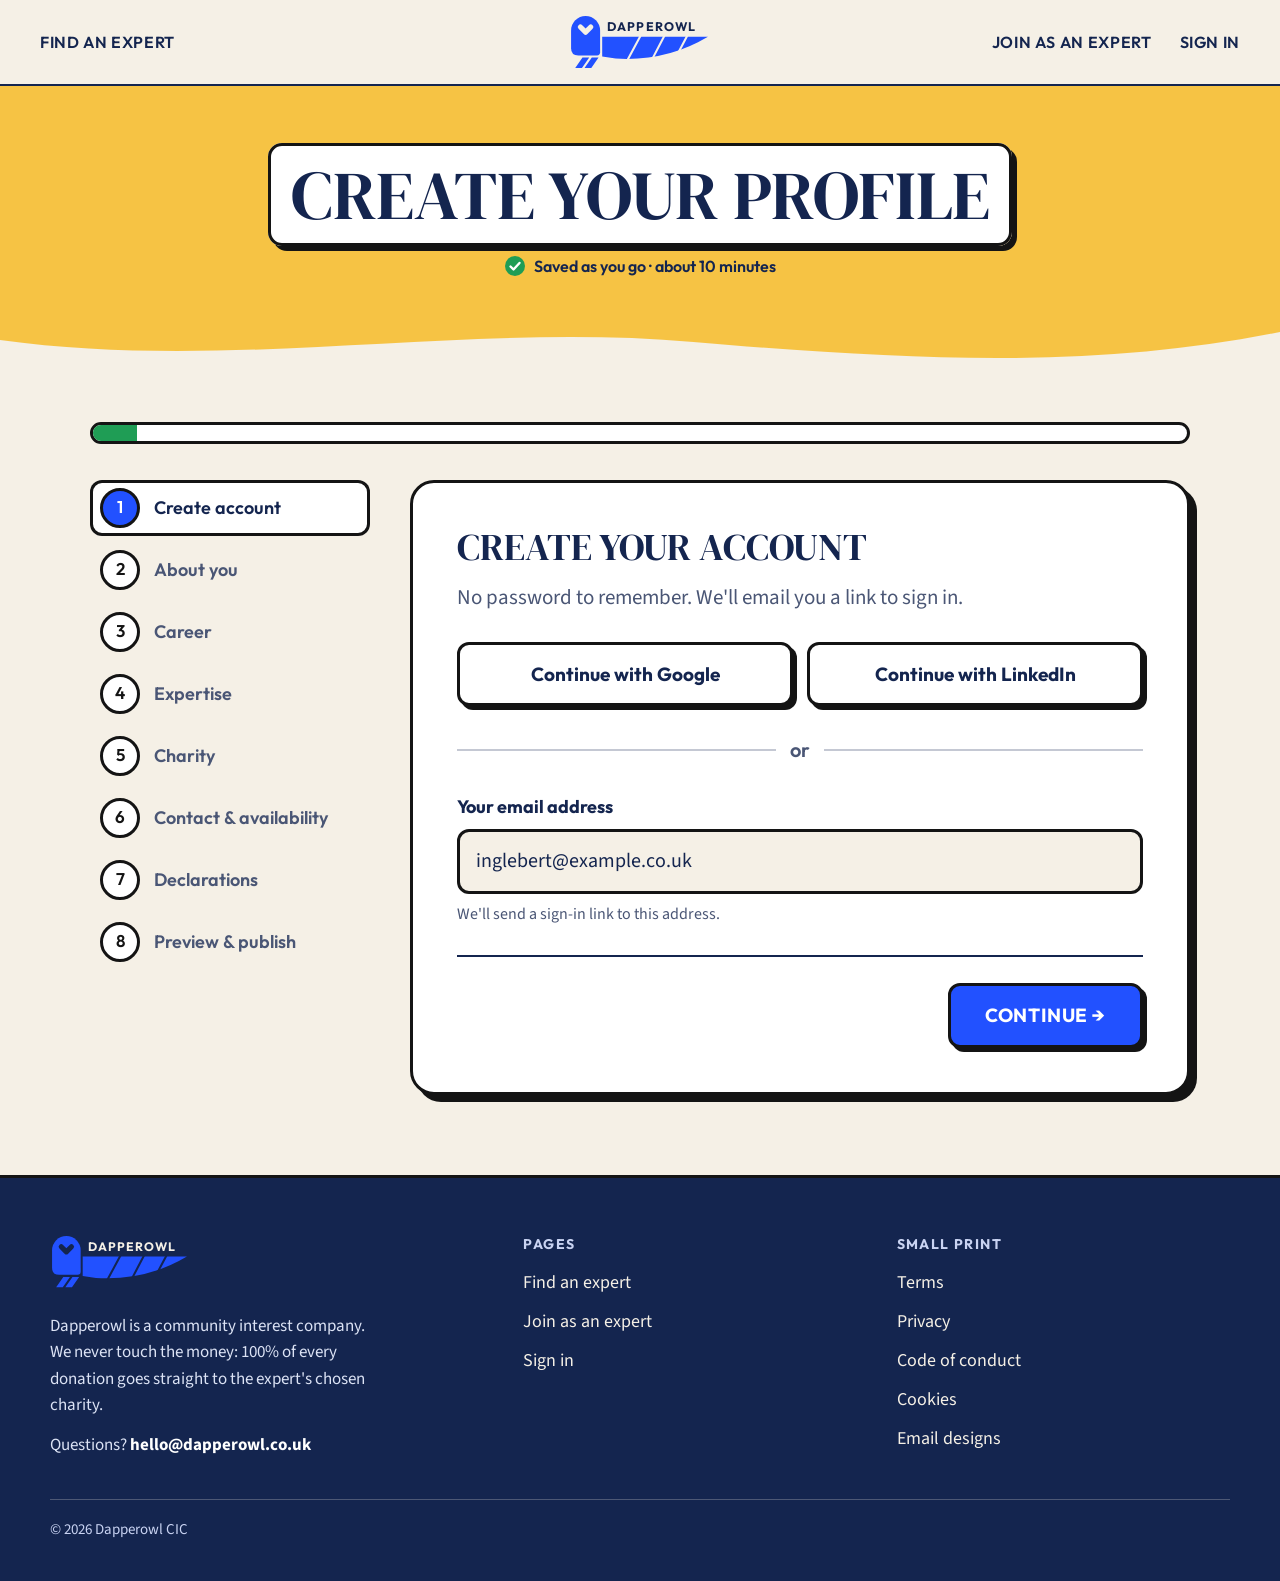
==== create-profile.html @ a5788f86 "Dapperowl clickable prototype (sample data only) Adds noindex to every page so search engines don't " ====
<!doctype html>
<html lang="en"><head><meta charset="utf-8"><meta name="viewport" content="width=device-width, initial-scale=1, viewport-fit=cover"><meta name="robots" content="noindex">
<title>Create your profile · Dapperowl</title>
<link rel="stylesheet" href="https://fonts.googleapis.com/css2?family=DM+Serif+Display&family=Outfit:wght@600;700&family=Source+Sans+3:wght@400;600;700&display=swap">
<link rel="stylesheet" href="styles.css">
<style>
/* Layout: cream top bar with centred logo; green step bar across the top; left = 8 steps list, right = one thick-outlined form card with a hard black shadow; big Back / Continue buttons. Bold black-figure style carried by chunky outlines. */
:root{
  --paper:#F5F0E6; --ink:#141414; --navy:#14254F; --cobalt:#2251FF; --green:#1F9D55; --white:#ffffff; --muted:#4A5675; --soft:#E9E2D3;
  --head:'DM Serif Display', Georgia, serif; --body:'Source Sans 3', Arial, sans-serif; --ui:'Outfit', Arial, sans-serif;
  color-scheme: light;
}
body{background:var(--paper);color:var(--navy);font-family:var(--body);font-size:20px;line-height:1.55}
body::before{content:"";position:fixed;inset:0 0 auto;height:env(safe-area-inset-top,0px);z-index:10;background:var(--paper)}
.gut{padding-left:max(40px,env(safe-area-inset-left,0px));padding-right:max(40px,env(safe-area-inset-right,0px))}
.top{position:sticky;top:env(safe-area-inset-top,0px);z-index:5;background:var(--paper);border-bottom:2px solid var(--navy);display:grid;grid-template-columns:1fr auto 1fr;align-items:center;gap:20px;padding-block:14px}
.top nav{display:flex;gap:28px;flex-wrap:wrap}
.top nav.r{justify-content:flex-end}
.top a{color:var(--navy);text-decoration:none;font-family:var(--ui);font-weight:600;font-size:16px;letter-spacing:.04em;text-transform:uppercase}
.logo{display:block;height:56px;width:auto}
a:focus-visible,button:focus-visible,input:focus-visible,textarea:focus-visible,select:focus-visible,label.chip:focus-within{outline:3px solid var(--cobalt);outline-offset:3px}

main{max-width:1180px;margin:0 auto;padding-block:48px 80px;display:flex;flex-direction:column;gap:36px}
.intro{display:flex;justify-content:space-between;align-items:flex-end;gap:20px;flex-wrap:wrap}
h1{margin:0;font-family:var(--head);font-weight:400;font-size:clamp(38px,4.4vw,62px);line-height:1;text-transform:uppercase}
.saved{font-family:var(--ui);font-weight:600;font-size:16px;display:flex;gap:8px;align-items:center;color:var(--green)}
.saved svg{width:22px;height:22px}
.bar{position:relative;height:22px;border:3px solid var(--ink);border-radius:20px;background:var(--white);overflow:hidden}
.bar i{display:block;height:100%;background:var(--green);transition:width .6s ease}
.barlabel{margin:-24px 0 0;font-family:var(--ui);font-weight:600;font-size:16px;color:var(--muted)}

.layout{display:grid;grid-template-columns:280px minmax(0,1fr);gap:40px;align-items:start}
.steps{list-style:none;margin:0;padding:0;display:flex;flex-direction:column;gap:6px;position:sticky;top:120px}
.steps button{all:unset;cursor:pointer;box-sizing:border-box;width:100%;display:flex;gap:14px;align-items:center;padding:8px 10px;border-radius:12px;font-family:var(--ui);font-weight:600;font-size:18px;color:var(--muted)}
.steps button:hover{background:var(--soft)}
.steps .n{flex:none;width:40px;height:40px;border-radius:50%;border:3px solid var(--ink);background:var(--white);display:grid;place-items:center;font-size:17px;color:var(--ink)}
.steps .done .n{background:var(--green);color:var(--white)}
.steps .cur{color:var(--navy);background:var(--white);box-shadow:inset 0 0 0 3px var(--ink)}
.steps .cur .n{background:var(--cobalt);color:var(--white)}

.card{background:var(--white);border:3px solid var(--ink);border-radius:24px;box-shadow:7px 7px 0 var(--ink);padding:44px;display:flex;flex-direction:column;gap:28px;min-width:0}
.card h2{margin:0;font-family:var(--head);font-weight:400;font-size:clamp(30px,3vw,42px);line-height:1.05;text-transform:uppercase}
.lead{margin:-14px 0 0;color:var(--muted);max-width:60ch}
.f{display:flex;flex-direction:column;gap:8px;min-width:0}
.f label,.lab{font-family:var(--ui);font-weight:700;font-size:18px}
.opt{font-family:var(--body);font-weight:400;color:var(--muted);font-size:16px}
.f small{color:var(--muted);font-size:16px}
input[type=text],input[type=email],input[type=url],input[type=tel],input[type=number],input[type=search],textarea,select{font:inherit;font-size:20px;color:var(--navy);background:var(--paper);border:3px solid var(--ink);border-radius:12px;padding:14px 16px;width:100%;box-sizing:border-box}
textarea{min-height:170px;resize:vertical;line-height:1.5}
.row{display:grid;grid-template-columns:repeat(2,minmax(0,1fr));gap:20px}
.btn{font-family:var(--ui);font-weight:700;font-size:19px;letter-spacing:.03em;text-transform:uppercase;padding:18px 34px;border-radius:12px;border:3px solid var(--ink);cursor:pointer;box-shadow:4px 4px 0 var(--ink);background:var(--cobalt);color:var(--white)}
.btn.ghost{background:var(--white);color:var(--navy)}
.btn:active{transform:translate(2px,2px);box-shadow:2px 2px 0 var(--ink)}
.btn[disabled]{opacity:.4;cursor:default}
.nav{display:flex;justify-content:space-between;gap:16px;flex-wrap:wrap;border-top:2px solid var(--navy);padding-top:26px}
.social{display:grid;grid-template-columns:repeat(2,minmax(0,1fr));gap:14px}
.social .btn{background:var(--white);color:var(--navy);text-transform:none;letter-spacing:0;font-size:19px}
.or{display:flex;align-items:center;gap:14px;color:var(--muted);font-family:var(--ui);font-weight:600}
.or::before,.or::after{content:"";flex:1;height:2px;background:var(--navy);opacity:.25}

.drop{border:3px dashed var(--ink);border-radius:16px;background:var(--paper);padding:26px;display:flex;gap:18px;align-items:center;flex-wrap:wrap}
.drop .big{width:54px;height:54px;flex:none}
.drop b{font-family:var(--ui)}
.photo{display:flex;gap:22px;align-items:center;flex-wrap:wrap}
.avatar{width:110px;height:110px;border-radius:50%;border:3px solid var(--ink);background:var(--soft);display:grid;place-items:center;flex:none}
.ai{display:flex;gap:10px;align-items:center;font-family:var(--ui);font-weight:600;font-size:16px;background:#E6F4EC;border:2px solid var(--green);border-radius:10px;padding:10px 14px;color:#145C34}
.job{border:3px solid var(--ink);border-radius:16px;padding:20px 22px;display:grid;grid-template-columns:minmax(0,1fr) auto;gap:6px 16px}
.job b{font-family:var(--ui);font-size:19px}
.job .when{color:var(--muted);font-size:17px}
.job p{grid-column:1/-1;margin:4px 0 0;font-size:18px}
.job button{grid-row:1/3;grid-column:2;align-self:start}
.small{font-family:var(--ui);font-weight:700;font-size:15px;background:var(--white);border:2px solid var(--ink);border-radius:8px;padding:6px 12px;cursor:pointer;color:var(--navy)}
.chips{display:flex;flex-wrap:wrap;gap:10px}
label.chip{cursor:pointer;display:inline-flex;align-items:center;gap:8px;border:3px solid var(--ink);border-radius:999px;padding:9px 18px;font-family:var(--ui);font-weight:600;font-size:17px;background:var(--white)}
label.chip input{position:absolute;opacity:0;width:1px;height:1px}
label.chip:has(input:checked){background:var(--ink);color:var(--white)}
label.chip.off{opacity:.4;cursor:not-allowed}
.charity{border:3px solid var(--ink);border-radius:16px;padding:20px 22px;display:flex;gap:16px;align-items:flex-start;background:var(--paper)}
.charity .ok{flex:none;width:34px;height:34px}
.charity b{font-family:var(--ui);font-size:20px;display:block}
.levels{display:grid;grid-template-columns:repeat(3,minmax(0,1fr));gap:14px}
.level{border:3px solid var(--ink);border-radius:16px;padding:16px 18px;background:var(--white);display:flex;flex-direction:column;gap:4px;cursor:pointer}
.level:has(input:checked){background:var(--paper);box-shadow:inset 0 0 0 3px var(--cobalt)}
.level input{position:absolute;opacity:0}
.level b{font-family:var(--ui);font-size:19px}
.level .amt{font-family:var(--head);font-size:30px;line-height:1.1}
.level small{color:var(--muted);font-size:15px;line-height:1.35}
.radios{display:flex;flex-direction:column;gap:12px}
.radio{display:flex;gap:12px;align-items:center;font-size:19px;cursor:pointer}
.radio input,.tick input{width:26px;height:26px;accent-color:var(--cobalt);flex:none}
.tick{display:flex;gap:14px;align-items:flex-start;font-size:19px;cursor:pointer;border:3px solid var(--ink);border-radius:14px;padding:16px 18px}
.tick input{margin-top:3px}
.note{background:var(--paper);border-left:6px solid var(--navy);border-radius:0 12px 12px 0;padding:16px 20px;font-size:18px}
.note p{margin:0 0 8px}.note p:last-child{margin:0}
.preview{border:3px solid var(--ink);border-radius:20px;padding:28px;display:flex;gap:28px;flex-wrap:wrap;background:var(--paper)}
.preview .who{flex:1 1 220px;display:flex;flex-direction:column;gap:4px}
.preview h3{margin:0;font-family:var(--head);font-weight:400;font-size:30px;line-height:1.1}
.preview .meta{color:var(--muted);font-size:17px}
.tag{align-self:flex-start;margin-top:10px;background:var(--green);color:var(--white);border:2px solid var(--ink);border-radius:999px;font-family:var(--ui);font-weight:700;padding:5px 14px;font-size:16px}
.preview .who{flex:0 1 240px;gap:14px}
.preview .pic{width:170px;height:170px;border-radius:20px;border:3px solid var(--ink);background:var(--soft);display:grid;place-items:end center;overflow:hidden}
.preview .pic svg{width:130px;height:130px}
.info{flex:999 1 360px;min-width:0;margin:0;background:var(--white);border:3px solid var(--ink);border-radius:16px;padding:22px 24px;display:flex;flex-direction:column;gap:16px}
.info dt{font-family:var(--ui);font-weight:700;font-size:14px;letter-spacing:.08em;text-transform:uppercase;color:var(--muted)}
.info dd{margin:2px 0 0;font-size:18px;line-height:1.45}
.info .ch{border-top:2px solid var(--navy);padding-top:14px}
.info .ch dd{font-family:var(--ui);font-weight:700;font-size:20px}
.done-msg{display:flex;flex-direction:column;align-items:center;text-align:center;gap:16px;padding-block:20px}
.done-msg svg{width:90px;height:90px}
.example{font-family:var(--ui);font-size:14px;font-weight:600;color:var(--muted);text-transform:uppercase;letter-spacing:.06em}
[data-step]{display:flex;flex-direction:column;gap:28px}
[hidden]{display:none!important}

@media (max-width:900px){
  .top{grid-template-columns:1fr;justify-items:center}
  .top nav,.top nav.r{justify-content:center}
  .top .logo{order:-1}
  .gut{padding-left:max(16px,env(safe-area-inset-left,0px));padding-right:max(16px,env(safe-area-inset-right,0px))}
  .layout{grid-template-columns:1fr}
  .steps{position:static;flex-direction:row;flex-wrap:wrap}
  .steps li{flex:0 0 auto}
  .steps .t{display:none}
  .steps .cur .t{display:inline}
  .card{padding:24px}
  .row,.social,.levels{grid-template-columns:1fr}
}
@media (prefers-reduced-motion:reduce){.bar i{transition:none}}
</style>
</head><body>

<header id="site-head"></header>

<main class="gut">
  <div class="intro">
    <h1>Create your profile</h1>
    <span class="saved"><svg viewBox="0 0 22 22" aria-hidden="true"><circle cx="11" cy="11" r="10" fill="#1F9D55"/><path d="M6.5 11.5l3 3 6-6.5" fill="none" stroke="#fff" stroke-width="2.4" stroke-linecap="round" stroke-linejoin="round"/></svg>Saved as you go · about 10 minutes</span>
  </div>
  <div class="bar" role="progressbar" aria-label="Profile progress" aria-valuemin="1" aria-valuemax="8" id="bar"><i id="barfill"></i></div>

  <div class="layout">
    <ol class="steps" id="steps"></ol>

    <form class="card" id="form" novalidate>

      <div data-step="1">
        <h2>Create your account</h2>
        <p class="lead">No password to remember. We'll email you a link to sign in.</p>
        <div class="social">
          <button type="button" class="btn" data-adv>Continue with Google</button>
          <button type="button" class="btn" data-adv>Continue with LinkedIn</button>
        </div>
        <div class="or">or</div>
        <div class="f"><label for="email">Your email address</label><input type="email" id="email" value="inglebert@example.co.uk" autocomplete="email"><small>We'll send a sign-in link to this address.</small></div>
      </div>

      <div data-step="2" hidden>
        <h2>About you</h2>
        <p class="lead">This is what firms see first.</p>
        <div class="photo">
          <div class="avatar" aria-hidden="true"><svg width="60" height="60" viewBox="0 0 60 60"><circle cx="30" cy="22" r="13" fill="#141414"/><path d="M8 58c0-14 10-22 22-22s22 8 22 22z" fill="#141414"/></svg></div>
          <div class="f"><span class="lab">Your photo</span><button type="button" class="small" data-pick>Upload a photo</button><small>A clear, friendly head-and-shoulders photo works best.</small></div>
        </div>
        <div class="f"><label for="name">Full name</label><input type="text" id="name" value="The Hon. Inglebert Montgomery-Smythe" autocomplete="name"></div>
        <div class="f"><label for="headline">Headline</label><input type="text" id="headline" value="Founder, Broom Bay Seaweed"><small>Your current or most notable role, in a few words.</small></div>
        <div class="row">
          <div class="f"><label for="town">Based in</label><input type="text" id="town" value="Ullapool, Scotland"><small>Town and country where you live.</small></div>
          <div class="f"><label for="years">Years of experience</label><input type="number" id="years" value="27" min="0"></div>
        </div>
        <div class="f"><label for="linkedin">LinkedIn link <span class="opt">(optional)</span></label><input type="url" id="linkedin" value="linkedin.com/in/inglebert-ms"></div>
      </div>

      <div data-step="3" hidden>
        <h2>Your career</h2>
        <p class="lead">Upload your CV and we'll draft your career timeline. You check and edit it.</p>
        <div class="drop">
          <svg class="big" viewBox="0 0 54 54" aria-hidden="true"><path d="M10 4h24l12 12v34H10z" fill="#141414"/><path d="M34 4v12h12" fill="#F5F0E6"/><path d="M27 42V24M19 31l8-8 8 8" stroke="#fff" stroke-width="4" fill="none" stroke-linecap="round" stroke-linejoin="round"/></svg>
          <div><b>Inglebert-Montgomery-Smythe-CV.pdf</b><br><small>Uploaded · PDF or Word, up to 10 MB</small></div>
          <button type="button" class="small" data-pick>Replace</button>
        </div>
        <div class="ai"><svg width="22" height="22" viewBox="0 0 22 22" aria-hidden="true"><circle cx="11" cy="11" r="10" fill="#1F9D55"/><path d="M6.5 11.5l3 3 6-6.5" fill="none" stroke="#fff" stroke-width="2.4" stroke-linecap="round" stroke-linejoin="round"/></svg>We drafted 3 roles from your CV. Please check each one.</div>
        <div class="job"><b>Founder, Broom Bay Seaweed</b><span class="when">2012 – now · 14 years</span><button type="button" class="small" data-edit>Edit</button><p>Grows sugar kelp and dulse on longlines in Loch Broom; supplies food, cosmetics and fertiliser makers across the UK.</p></div>
        <div class="job"><b>Site manager, Summer Isles Salmon</b><span class="when">2002 – 2012 · 10 years</span><button type="button" class="small" data-edit>Edit</button><p>Ran daily operations; marine licensing, water quality and work with coastal communities.</p></div>
        <div class="job"><b>Deckhand, then mate, fisheries survey vessels</b><span class="when">1997 – 2002 · 5 years</span><button type="button" class="small" data-edit>Edit</button><p>Survey work at sea; reading the sea and the weather.</p></div>
        <button type="button" class="small" style="align-self:flex-start" data-addrole>+ Add a role</button>
        <div class="row">
          <div class="f"><label for="edu">Education</label><input type="text" id="edu" value="BSc Marine Biology, University of Aberdeen"></div>
          <div class="f"><label for="lang">Languages</label><input type="text" id="lang" value="English, Scottish Gaelic"></div>
        </div>
      </div>

      <div data-step="4" hidden>
        <h2>Your expertise</h2>
        <p class="lead">Pick up to 2 broad industries. You can add specialities now or later.</p>
        <div class="f"><span class="lab">Industries <span class="opt">(up to 2)</span></span><div class="chips" id="inds"></div></div>
        <div class="f"><label for="spec">Specialities <span class="opt">(optional)</span></label><input type="text" id="spec" value="Seaweed farming, marine licensing, aquaculture, coastal communities"><small>Separate with commas.</small></div>
        <div class="f"><label for="about">About you</label><textarea id="about">I spent ten years as a site manager at Summer Isles Salmon, where I learned how marine licensing, water quality and coastal communities really work. Before that, five years as a deckhand and then mate on fisheries survey vessels taught me to read the sea and the weather. In 2012 I founded Broom Bay Seaweed, growing sugar kelp and dulse on longlines in Loch Broom; it now supplies food, cosmetics and fertiliser makers across the UK. Together, that gives me a rare view of seaweed from the water, the regulator's desk and the buyer's side.</textarea><small>Cover each main job, what you learned there, and how it adds up to your speciality.</small></div>
      </div>

      <div data-step="5" hidden>
        <h2>Your charity</h2>
        <p class="lead">Every donation goes straight to this charity. You can change it at any time.</p>
        <div class="f"><label for="csearch">Search for a registered UK charity</label><input type="search" id="csearch" value="Loch Broom Lifeboat"></div>
        <div class="charity">
          <svg class="ok" viewBox="0 0 34 34" aria-hidden="true"><circle cx="17" cy="17" r="15" fill="#1F9D55" stroke="#141414" stroke-width="2.5"/><path d="M10 17.5l4.5 4.5L24 12.5" fill="none" stroke="#fff" stroke-width="3.4" stroke-linecap="round" stroke-linejoin="round"/></svg>
          <div><b>Loch Broom Lifeboat Fund</b><span class="example">Example charity</span><br>Checked against the Scottish Charity Regulator (OSCR) register. Funds the volunteer lifeboat crew serving Loch Broom and the Summer Isles.</div>
        </div>
        <div class="f"><label for="why">Why it's personal to you <span class="opt">(optional)</span></label><textarea id="why" style="min-height:110px">The crew came out for our boat in a winter gale in 2004. I've supported them ever since.</textarea></div>
        <div class="f">
          <span class="lab">Suggested donation <span class="opt">(optional)</span></span>
          <small>Firms see this at the bottom of your profile. Don't undersell your charity: pick the level closest to you as a guide.</small>
          <div class="levels" role="radiogroup" aria-label="Your level">
            <label class="level"><input type="radio" name="lvl" id="lvl1"><b>Specialist</b><span class="amt">£100–£200</span><small>per hour · manager, practitioner, small business owner</small></label>
            <label class="level"><input type="radio" name="lvl" id="lvl2" checked><b>Senior</b><span class="amt">£250–£400</span><small>per hour · director, head of department, founder of an established business</small></label>
            <label class="level"><input type="radio" name="lvl" id="lvl3"><b>Executive</b><span class="amt">£500+</span><small>per hour · CEO, board member, former senior official</small></label>
          </div>
          <small>Talks, visits and mentoring: about 2–4 times the hourly figure per engagement.</small>
        </div>
        <div class="radios" role="radiogroup" aria-label="How to show it">
          <label class="radio"><input type="radio" name="sug" id="sug1">A suggested amount, e.g. £300 per hour</label>
          <label class="radio"><input type="radio" name="sug" id="sug2" checked>A suggested range: £250–£400 per hour</label>
          <label class="radio"><input type="radio" name="sug" id="sug3">Open: the firm decides</label>
        </div>
      </div>

      <div data-step="6" hidden>
        <h2>Contact and availability</h2>
        <p class="lead">Your contact details stay private. Firms send requests through Dapperowl, and details are only swapped once you accept.</p>
        <div class="row">
          <div class="f"><label for="cemail">Email for requests</label><input type="email" id="cemail" value="inglebert@example.co.uk"></div>
          <div class="f"><label for="phone">Phone <span class="opt">(optional, never shown)</span></label><input type="tel" id="phone" value="07700 900123"></div>
        </div>
        <div class="f"><span class="lab">How you're happy to help</span><div class="chips" id="fmts"></div></div>
        <div class="f"><label for="avail">How much time could you give?</label>
          <select id="avail"><option>Up to 2 hours a month</option><option selected>Up to 5 hours a month</option><option>Up to 10 hours a month</option><option>More than 10 hours a month</option></select>
        </div>
      </div>

      <div data-step="7" hidden>
        <h2>Declarations and tax note</h2>
        <p class="lead">Please read and tick each one.</p>
        <div class="note">
          <p><b>A note on tax.</b> HMRC could treat a donation as your own income, because you choose the charity. Casual income under £1,000 a year is covered by the trading allowance and is tax-free.</p>
          <p>If you're unsure, free help is available from Tax Help for Older People and TaxAid.</p>
        </div>
        <label class="tick"><input type="checkbox" id="d1" checked>I have read the tax note.</label>
        <label class="tick"><input type="checkbox" id="d2" checked>I'm giving a personal view, not professional advice.</label>
        <label class="tick"><input type="checkbox" id="d3" checked>I won't share confidential information from current or past employers.</label>
        <label class="tick"><input type="checkbox" id="d4">The details on my profile are true.</label>
      </div>

      <div data-step="8" hidden>
        <h2>Preview and publish</h2>
        <p class="lead">This is how firms will see you. You can change anything later.</p>
        <div class="preview">
          <div class="who">
            <h3>The Hon. Inglebert Montgomery-Smythe</h3>
            <div class="pic" aria-label="Profile photo"><svg viewBox="0 0 60 60" aria-hidden="true"><circle cx="30" cy="22" r="13" fill="#141414"/><path d="M8 58c0-14 10-22 22-22s22 8 22 22z" fill="#141414"/></svg></div>
            <span class="meta">Based in Ullapool, Scotland</span>
          </div>
          <dl class="info">
            <div><dt>Current position</dt><dd>Founder, Broom Bay Seaweed · 27 years' experience</dd></div>
            <div><dt>Sectors</dt><dd>Food, Agriculture &amp; Fisheries · Environment &amp; Sustainability</dd></div>
            <div><dt>About</dt><dd>Ten years running Summer Isles Salmon's site taught me marine licensing, water quality and coastal communities. Since 2012 I've grown sugar kelp and dulse at Broom Bay Seaweed, supplying food, cosmetics and fertiliser makers across the UK.</dd></div>
            <div class="ch"><dt>Charity</dt><dd>Loch Broom Lifeboat Fund</dd></div>
          </dl>
        </div>
        <p class="note" style="margin:0">After you publish, we check your identity and LinkedIn. Your profile goes live within 48 hours, and we'll email you when it does.</p>
      </div>

      <div data-step="9" hidden>
        <div class="done-msg">
          <svg viewBox="0 0 90 90" aria-hidden="true"><circle cx="45" cy="45" r="41" fill="#1F9D55" stroke="#141414" stroke-width="4"/><path d="M26 46l13 13 26-28" fill="none" stroke="#fff" stroke-width="7" stroke-linecap="round" stroke-linejoin="round"/></svg>
          <h2>Thank you, Inglebert</h2>
          <p class="lead" style="margin:0">Your profile is with us for a quick check. It goes live within 48 hours, and we'll email you when it does.</p>
          <a class="btn" href="expert-dashboard.html">Go to your dashboard →</a>
        </div>
      </div>

      <div class="nav" id="navrow">
        <button type="button" class="btn ghost" id="back">← Back</button>
        <button type="submit" class="btn" id="next">Continue →</button>
      </div>
    </form>
  </div>
</main>

<footer id="site-foot"></footer>
<script src="site.js"></script>
<script>
const titles=['Create account','About you','Career','Expertise','Charity','Contact & availability','Declarations','Preview & publish'];
const inds=['Finance & Investment','Energy & Natural Resources','Shipping, Transport & Logistics','Food, Agriculture & Fisheries','Health & Life Sciences','Technology & Telecoms','Manufacturing & Construction','Property & Infrastructure','Consumer, Retail & Hospitality','Media, Entertainment & Games','Environment & Sustainability','Government, Policy & Defence','Law & Professional Services','Education, Charities & Social Impact'];
const fmts=['Phone or video call','Written advice','Site visit','Talk or presentation','Mentoring'];
let cur=1;
const steps=document.getElementById('steps'), form=document.getElementById('form');
titles.forEach((t,i)=>{const li=document.createElement('li');li.innerHTML='<button type="button" id="go'+(i+1)+'"><span class="n">'+(i+1)+'</span><span class="t"></span></button>';li.querySelector('.t').textContent=t;li.querySelector('button').onclick=()=>show(i+1);steps.appendChild(li);});
function chips(el,list,checked,name,max){
  list.forEach((t,i)=>{const l=document.createElement('label');l.className='chip';l.innerHTML='<input type="checkbox" id="'+name+i+'"><span></span>';l.querySelector('span').textContent=t;const c=l.querySelector('input');c.checked=checked.includes(t);c.onchange=()=>limit();el.appendChild(l);});
  function limit(){ if(!max) return; const boxes=[...el.querySelectorAll('input')]; const n=boxes.filter(b=>b.checked).length; boxes.forEach(b=>{b.disabled=!b.checked&&n>=max;b.parentElement.classList.toggle('off',b.disabled);}); }
  limit();
}
chips(document.getElementById('inds'),inds,['Food, Agriculture & Fisheries','Environment & Sustainability'],'ind',2);
chips(document.getElementById('fmts'),fmts,['Phone or video call','Written advice','Site visit'],'fmt',0);
function show(n){
  cur=n;
  form.querySelectorAll('[data-step]').forEach(s=>s.hidden=+s.dataset.step!==n);
  steps.querySelectorAll('button').forEach((b,i)=>{b.classList.toggle('cur',i+1===n);b.classList.toggle('done',i+1<n||n===9);b.querySelector('.n').textContent=(i+1<n||n===9)?'✓':(i+1);});
  document.getElementById('barfill').style.width=(n===9?100:((n-1)/8*100+4))+'%';
  document.getElementById('bar').setAttribute('aria-valuenow',Math.min(n,8));
  document.getElementById('back').style.visibility=(n===1||n===9)?'hidden':'visible';
  document.getElementById('navrow').hidden=n===9;
  document.getElementById('next').textContent=n===8?'Publish my profile':'Continue →';
}
document.getElementById('back').onclick=()=>show(Math.max(1,cur-1));
form.addEventListener('submit',e=>{e.preventDefault(); show(Math.min(9,cur+1)); window.scrollTo({top:0,behavior:'smooth'});});
show(1);

document.querySelectorAll('[data-adv]').forEach(b=>b.onclick=()=>document.getElementById('next').click());
const picker=document.createElement('input');picker.type='file';picker.hidden=true;document.body.appendChild(picker);let pickFor=null;
picker.onchange=()=>{ if(!pickFor||!picker.files[0]) return; const f=picker.files[0];
  if(pickFor.closest('.photo')&&f.type.startsWith('image/')){const av=pickFor.closest('.photo').querySelector('.avatar');av.innerHTML='<img alt="Your photo" style="width:100%;height:100%;object-fit:cover;border-radius:50%" src="'+URL.createObjectURL(f)+'">';pickFor.textContent='Change photo';}
  else { const d=pickFor.closest('.drop'); if(d){ d.querySelector('b').textContent=f.name; } }
  picker.value=''; };
document.querySelectorAll('[data-pick]').forEach(b=>b.onclick=()=>{pickFor=b;picker.accept=b.closest('.photo')?'image/*':'.pdf,.doc,.docx';picker.click();});
function wireEdit(b){ b.onclick=()=>{ const j=b.closest('.job'), on=b.textContent==='Edit';
  j.querySelectorAll('b,.when,p').forEach(x=>{x.contentEditable=on?'true':'false';x.style.outline=on?'2px dashed var(--cobalt)':'';x.style.outlineOffset='3px';});
  b.textContent=on?'Done':'Edit'; if(on) j.querySelector('b').focus(); }; }
document.querySelectorAll('[data-edit]').forEach(wireEdit);
document.querySelectorAll('[data-addrole]').forEach(b=>b.onclick=()=>{ const j=document.createElement('div'); j.className='job';
  j.innerHTML='<b>Job title, organisation</b><span class="when">Start year – end year</span><button type="button" class="small" data-edit>Edit</button><p>What you did there, in a sentence or two.</p>';
  b.before(j); const e=j.querySelector('[data-edit]'); wireEdit(e); e.click(); });
</script>
</body></html>
---- styles.css ----
/* Dapperowl prototype: shared tokens and components. Bold black-figure style: thick black outlines, hard shadows, cream paper, navy text, cobalt accent, green for donations. */
:root{
  --paper:#F5F0E6; --ink:#141414; --navy:#14254F; --cobalt:#2251FF; --green:#1F9D55; --white:#ffffff; --muted:#4A5675; --soft:#E9E2D3; --burgundy:#7A1F2B; --amber:#E0A21B; --sun:#F6C344;
  --head:'DM Serif Display', Georgia, serif; --body:'Source Sans 3', Arial, sans-serif; --ui:'Outfit', Arial, sans-serif;
  color-scheme: light;
}
*{box-sizing:border-box}
[hidden]{display:none!important}
html{-webkit-text-size-adjust:100%}
body{margin:0;background:var(--paper);color:var(--navy);font-family:var(--body);font-size:20px;line-height:1.55}
body::before{content:"";position:fixed;inset:0 0 auto;height:env(safe-area-inset-top,0px);z-index:10;background:var(--paper)}
img{max-width:100%}
.gut{padding-left:max(40px,env(safe-area-inset-left,0px));padding-right:max(40px,env(safe-area-inset-right,0px))}
.inner{max-width:1180px;margin:0 auto}
a:focus-visible,button:focus-visible,input:focus-visible,textarea:focus-visible,select:focus-visible,label.chip:focus-within,summary:focus-visible{outline:3px solid var(--cobalt);outline-offset:3px}

/* top bar */
.top{position:sticky;top:env(safe-area-inset-top,0px);z-index:5;background:var(--paper);border-bottom:2px solid var(--navy);display:grid;grid-template-columns:1fr auto 1fr;align-items:center;gap:20px;padding-block:14px}
.top nav{display:flex;gap:28px;flex-wrap:wrap}
.top nav.r{justify-content:flex-end}
.top nav a{color:var(--navy);text-decoration:none;font-family:var(--ui);font-weight:600;font-size:16px;letter-spacing:.04em;text-transform:uppercase}
.top nav a:hover{color:var(--cobalt)}
.top nav a.here{text-decoration:underline;text-decoration-thickness:3px;text-underline-offset:6px}
.logo{display:block;height:56px;width:auto}

/* footer */
.foot{background:var(--navy);color:var(--paper);padding-block:56px 40px;border-top:3px solid var(--ink)}
.foot .inner{display:grid;grid-template-columns:minmax(0,1.3fr) repeat(2,minmax(0,1fr));gap:40px}
.foot .mark{width:140px;height:auto}
.foot p{margin:14px 0 0;font-size:17px;max-width:42ch;color:#DCE3F5}
.foot h4{margin:0 0 12px;font-family:var(--ui);font-size:14px;letter-spacing:.1em;text-transform:uppercase;color:#C9D3F2}
.foot ul{list-style:none;margin:0;padding:0;display:flex;flex-direction:column;gap:8px}
.foot a{color:var(--paper);text-decoration:none;font-size:18px}
.foot a:hover{text-decoration:underline}
.foot .base{grid-column:1/-1;border-top:1px solid rgba(245,240,230,.25);padding-top:18px;font-size:15px;color:#C9D3F2;display:flex;justify-content:space-between;gap:16px;flex-wrap:wrap}
.proto{position:fixed;right:max(14px,env(safe-area-inset-right,0px));bottom:calc(14px + env(safe-area-inset-bottom,0px));z-index:20;font-family:var(--ui);font-size:13px;font-weight:600;background:var(--ink);color:var(--white);border-radius:8px;padding:6px 12px;opacity:.85}

/* type */
h1.page{margin:0;font-family:var(--head);font-weight:400;font-size:clamp(38px,4.6vw,66px);line-height:1;text-transform:uppercase;text-wrap:balance}
h2.sec{margin:0;font-family:var(--head);font-weight:400;font-size:clamp(30px,3.4vw,48px);line-height:1.05;text-transform:uppercase;text-wrap:balance}
.lead{margin:0;color:var(--muted);max-width:60ch;font-size:21px}
.eyebrow{font-family:var(--ui);font-weight:700;font-size:14px;letter-spacing:.1em;text-transform:uppercase;color:var(--muted)}

/* buttons */
.btn{display:inline-flex;align-items:center;justify-content:center;gap:10px;font-family:var(--ui);font-weight:700;font-size:19px;letter-spacing:.03em;text-transform:uppercase;padding:18px 32px;border-radius:12px;border:3px solid var(--ink);cursor:pointer;box-shadow:4px 4px 0 var(--ink);background:var(--cobalt);color:var(--white);text-decoration:none;line-height:1.2;text-align:center}
.btn:active{transform:translate(2px,2px);box-shadow:2px 2px 0 var(--ink)}
.btn.ghost{background:var(--white);color:var(--navy)}
.btn.green{background:var(--green)}
.btn.sm{font-size:16px;padding:11px 18px;box-shadow:3px 3px 0 var(--ink)}
.btn[disabled]{opacity:.4;cursor:default}
.link{color:var(--cobalt);font-weight:700}

/* cards */
.card{background:var(--white);border:3px solid var(--ink);border-radius:22px;box-shadow:6px 6px 0 var(--ink);padding:36px;min-width:0}
.box{border:3px solid var(--ink);border-radius:16px;padding:20px 22px;background:var(--paper);min-width:0}

/* forms */
.f{display:flex;flex-direction:column;gap:8px;min-width:0}
.f label,.lab{font-family:var(--ui);font-weight:700;font-size:18px}
.opt{font-family:var(--body);font-weight:400;color:var(--muted);font-size:16px}
.f small,.hint{color:var(--muted);font-size:16px}
input[type=text],input[type=email],input[type=url],input[type=tel],input[type=number],input[type=search],input[type=date],input[type=time],textarea,select{font:inherit;font-size:20px;color:var(--navy);background:var(--paper);border:3px solid var(--ink);border-radius:12px;padding:13px 16px;width:100%}
textarea{min-height:150px;resize:vertical;line-height:1.5}
.row{display:grid;grid-template-columns:repeat(2,minmax(0,1fr));gap:20px}
.row3{display:grid;grid-template-columns:repeat(3,minmax(0,1fr));gap:16px}
.chips{display:flex;flex-wrap:wrap;gap:10px}
label.chip,button.chip{cursor:pointer;display:inline-flex;align-items:center;gap:8px;border:3px solid var(--ink);border-radius:999px;padding:8px 16px;font-family:var(--ui);font-weight:600;font-size:16px;background:var(--white);color:var(--navy)}
label.chip input{position:absolute;opacity:0;width:1px;height:1px}
label.chip:has(input:checked),button.chip[aria-pressed="true"]{background:var(--ink);color:var(--white)}
.tick{display:flex;gap:14px;align-items:flex-start;font-size:19px;cursor:pointer;border:3px solid var(--ink);border-radius:14px;padding:14px 18px;background:var(--white)}
.tick input,.radio input{width:24px;height:24px;accent-color:var(--cobalt);flex:none;margin-top:3px}
.radio{display:flex;gap:12px;align-items:flex-start;font-size:19px;cursor:pointer}
.note{background:var(--paper);border-left:6px solid var(--navy);border-radius:0 12px 12px 0;padding:14px 18px;font-size:18px}
.note p{margin:0 0 6px}.note p:last-child{margin:0}

/* tabs */
.tabs{display:flex;gap:8px;flex-wrap:wrap;border-bottom:3px solid var(--ink);padding-bottom:0}
.tabs button{font-family:var(--ui);font-weight:700;font-size:17px;border:3px solid var(--ink);border-bottom:none;border-radius:14px 14px 0 0;padding:12px 20px;background:var(--soft);color:var(--navy);cursor:pointer;margin-bottom:-3px;display:inline-flex;gap:8px;align-items:center}
.tabs button[aria-selected="true"]{background:var(--white);padding-bottom:15px}
.badge{display:inline-grid;place-items:center;min-width:24px;height:24px;border-radius:999px;background:var(--cobalt);color:var(--white);font-size:14px;padding:0 6px}
.panel{background:var(--white);border:3px solid var(--ink);border-top:none;border-radius:0 0 22px 22px;padding:32px;display:flex;flex-direction:column;gap:22px;box-shadow:6px 6px 0 var(--ink)}

/* status pills */
.pill{display:inline-flex;align-items:center;gap:6px;font-family:var(--ui);font-weight:700;font-size:14px;letter-spacing:.04em;text-transform:uppercase;border:2px solid var(--ink);border-radius:999px;padding:4px 12px;background:var(--white);white-space:nowrap}
.pill.wait{background:#FCEFC7}.pill.ok{background:#D6F1E1}.pill.no{background:#F6D9DC}.pill.go{background:#DCE5FF}

/* small static tracker for dashboards */
.trk{display:grid;grid-template-columns:repeat(4,minmax(0,1fr));position:relative;gap:8px}
.trk .ln{position:absolute;top:19px;height:8px;border:2px solid var(--ink);border-radius:8px;background:var(--white);overflow:hidden}
.trk .ln i{display:block;height:100%;background:var(--green)}
.trk .st{position:relative;z-index:1;display:flex;flex-direction:column;align-items:center;text-align:center;gap:6px;font-family:var(--ui);font-weight:600;font-size:15px;color:var(--muted)}
.trk .st b{width:46px;height:46px;border-radius:50%;border:3px solid var(--ink);background:var(--white);display:grid;place-items:center;color:var(--ink);font-size:18px}
.trk .st.on{color:var(--navy)}
.trk .st.on b{background:var(--green);color:var(--white)}

/* list rows */
.item{border:3px solid var(--ink);border-radius:18px;padding:22px 24px;display:flex;flex-direction:column;gap:14px;background:var(--paper)}
.item-h{display:flex;justify-content:space-between;align-items:flex-start;gap:16px;flex-wrap:wrap}
.item-h b{font-family:var(--ui);font-size:21px;display:block}
.item .meta{color:var(--muted);font-size:17px}
.acts{display:flex;gap:12px;flex-wrap:wrap}
.dl{display:grid;grid-template-columns:max-content minmax(0,1fr);gap:6px 18px;margin:0;font-size:18px}
.dl dt{font-family:var(--ui);font-weight:700}
.dl dd{margin:0}

@media (max-width:900px){
  .top{grid-template-columns:1fr;justify-items:center}
  .top nav,.top nav.r{justify-content:center}
  .top .logo{order:-1}
  .gut{padding-left:max(16px,env(safe-area-inset-left,0px));padding-right:max(16px,env(safe-area-inset-right,0px))}
  .foot .inner{grid-template-columns:1fr}
  .row,.row3{grid-template-columns:1fr}
  .card,.panel{padding:22px}
  .dl{grid-template-columns:1fr}
}
@media (prefers-reduced-motion:reduce){*{transition:none!important}}

/* Donation tracker: original website style (chosen 25 Oct). White card, grey line, stops turn green with a tick; one sentence below fades between stages. Stages are clickable. */
.ot{padding:36px;border:3px solid var(--ink);border-radius:16px;background:var(--white);color:#000}
.ot-stops{display:grid;grid-template-columns:repeat(4,1fr);margin:8px 0 26px;padding:0;list-style:none}
.ot-stop{position:relative;text-align:center}
.ot-stop+.ot-stop::before{content:"";position:absolute;top:30px;right:50%;width:100%;height:6px;background:#cfcfcf;transition:background .4s ease}
.ot-stop.on+.ot-stop.on::before{background:#18743a}
.ot-btn{all:unset;box-sizing:border-box;width:100%;cursor:pointer;display:flex;flex-direction:column;align-items:center;gap:12px;font-family:var(--ui);font-weight:600;font-size:19px;color:#000;padding:0 4px;border-radius:12px}
.ot-btn:focus-visible{outline:3px solid var(--cobalt);outline-offset:4px}
.ot-btn:hover .ot-dot{border-color:#18743a}
.ot-dot{position:relative;z-index:1;display:grid;place-items:center;width:66px;height:66px;border:4px solid #8a8a8a;border-radius:50%;background:var(--white);color:transparent;transition:background .4s,border-color .4s,color .4s}
.ot-dot svg{width:32px;height:32px}
.ot-stop.on .ot-dot{border-color:#18743a;background:#18743a;color:var(--white)}
.ot-stop.cur .ot-btn{text-decoration:underline;text-decoration-thickness:3px;text-underline-offset:6px}
.ot-status{min-height:3.2em;margin:0;font-size:21px;color:#000;transition:opacity .5s ease;max-width:52ch}
.ot-status.out{opacity:0}
.ot-hint{margin:6px 0 0;font-size:15px;color:var(--muted);font-family:var(--ui);font-weight:600}
.ot.static{padding:22px 18px}
.ot.static .ot-stops{margin:4px 0 0}
.ot.static .ot-dot{width:48px;height:48px;border-width:3px}
.ot.static .ot-dot svg{width:24px;height:24px}
.ot.static .ot-stop+.ot-stop::before{top:21px;height:5px}
.ot.static .ot-btn{font-size:15px;gap:8px;cursor:default}
@media (max-width:640px){
  .ot{padding:22px}
  .ot-stops{grid-template-columns:1fr;gap:0;margin-bottom:20px}
  .ot-stop{text-align:left;padding:6px 0}
  .ot-btn{flex-direction:row;gap:16px}
  .ot-dot{flex:none;width:54px;height:54px}
  .ot-stop+.ot-stop::before{top:auto;bottom:50%;left:24px;right:auto;width:6px;height:100%}
  .ot.static .ot-dot{width:44px;height:44px}
  .ot.static .ot-stop+.ot-stop::before{left:19px;width:5px;top:auto;height:100%}
}
@media (prefers-reduced-motion:reduce){.ot-dot,.ot-stop+.ot-stop::before,.ot-status{transition:none}}

/* Homepage style carried to every page (25 Oct): coloured header band with a wavy edge, chunky label headings, gentle reveals, chunky hover on buttons and cards. */
.phead{background:var(--pb);color:var(--pt);padding-block:64px 40px}
.phead .inner{display:flex;flex-direction:column;gap:18px}
.phead .lead,.phead .eyebrow,.phead p{color:var(--pt);opacity:.92}
.phead .link{color:var(--pt)}
.phead > .inner > *{margin:0}
.pwave{display:block;width:100%;height:56px;margin-top:-1px}
h1.lbl{font-family:var(--head);font-weight:400;font-size:clamp(40px,5.4vw,80px);line-height:1.3;text-transform:uppercase;color:var(--navy);margin:0}
h1.lbl > span.l,h2.sec > span.l{background:var(--lab,var(--paper));border:3px solid var(--ink);border-radius:14px;padding:.02em .28em;-webkit-box-decoration-break:clone;box-decoration-break:clone;box-shadow:5px 5px 0 var(--ink)}
h2.sec{line-height:1.3}
h2.sec > span.l{--lab:#F6C344;box-shadow:4px 4px 0 var(--ink);border-radius:12px}
.btn{transition:transform .2s ease, box-shadow .2s ease}
.btn:hover{transform:translate(-2px,-2px);box-shadow:6px 6px 0 var(--ink)}
.item,.ec,.three .card,.steps li{transition:transform .3s ease, box-shadow .3s ease}
.item:hover,.three .card:hover,.steps li:hover{transform:translateY(-3px)}
.rv{transition:transform .8s ease, opacity .8s ease}
.js .rv:not(.in){transform:translateY(22px);opacity:.35}
@media (prefers-reduced-motion:reduce){.js .rv:not(.in){transform:none;opacity:1}.btn:hover,.item:hover{transform:none}}
.hero h1.lbl{color:var(--navy)}
.phead .saved{color:var(--navy)}

/* Band headlines (25 Oct): centred in every band; every headline box is white with navy text, black outline and shadow. */
h1.lbl > span.l,h2.sec > span.l{background:#fff!important}
h1.lbl{text-align:center}
.phead .inner{align-items:center;text-align:center}
.phead .inner > div{display:flex;flex-direction:column;align-items:center;text-align:center;gap:14px}
.phead .hello,.phead .intro{justify-content:center}
.phead .acts{justify-content:center}
section.hero .inner{align-items:center!important;text-align:center}
.hero .inner p{margin-inline:auto}

/* Full-width colour bands with wavy top and bottom edges, used inside pages (26 Oct) */
html{overflow-x:clip}
.bleed{position:relative;margin-inline:calc(50% - 50vw);padding:72px max(24px,calc(50vw - 50% + 24px));background:var(--bb);margin-block:56px}
.bleed::before,.bleed::after{content:"";position:absolute;left:0;right:0;height:40px;background:var(--bb);-webkit-mask-size:100% 100%;mask-size:100% 100%;-webkit-mask-repeat:no-repeat;mask-repeat:no-repeat}
.bleed::before{top:-39px;-webkit-mask-image:url("data:image/svg+xml,%3Csvg xmlns='http://www.w3.org/2000/svg' viewBox='0 0 1440 40' preserveAspectRatio='none'%3E%3Cpath d='M0 40 L0 20 C240 40 480 0 720 16 S1200 36 1440 8 L1440 40 Z'/%3E%3C/svg%3E");mask-image:url("data:image/svg+xml,%3Csvg xmlns='http://www.w3.org/2000/svg' viewBox='0 0 1440 40' preserveAspectRatio='none'%3E%3Cpath d='M0 40 L0 20 C240 40 480 0 720 16 S1200 36 1440 8 L1440 40 Z'/%3E%3C/svg%3E")}
.bleed::after{bottom:-39px;-webkit-mask-image:url("data:image/svg+xml,%3Csvg xmlns='http://www.w3.org/2000/svg' viewBox='0 0 1440 40' preserveAspectRatio='none'%3E%3Cpath d='M0 0 L0 22 C300 0 560 40 820 18 S1260 2 1440 28 L1440 0 Z'/%3E%3C/svg%3E");mask-image:url("data:image/svg+xml,%3Csvg xmlns='http://www.w3.org/2000/svg' viewBox='0 0 1440 40' preserveAspectRatio='none'%3E%3Cpath d='M0 0 L0 22 C300 0 560 40 820 18 S1260 2 1440 28 L1440 0 Z'/%3E%3C/svg%3E")}
.bleed .sec{color:var(--navy)}
h2.sec{color:var(--navy)!important}
main:has(> .bleed:last-child){padding-bottom:0}
main > .bleed:last-child{margin-bottom:0}
main > .bleed:last-child::after{display:none}
@media (max-width:900px){.bleed{padding-block:52px}}

/* Neighbouring colour bands join directly, with no cream gap (26 Oct) */
.bleed:has(+ .bleed){margin-bottom:0;z-index:2}
.bleed + .bleed{margin-top:-56px;z-index:1}
.bleed + .bleed::before{display:none}
.bleed:has(+ .bleed)::after{z-index:3}
.bleed + .bleed{padding-top:96px}

/* Thin burgundy strip with wavy top and bottom, for one-line facts (26 Oct) */
.tstrip{position:relative;margin-inline:calc(50% - 50vw);background:var(--burgundy);color:var(--paper);padding:14px max(24px,calc(50vw - 50% + 24px));margin-bottom:0}
.tstrip::before,.tstrip::after{content:"";position:absolute;left:0;right:0;height:22px;background:var(--burgundy);-webkit-mask-size:100% 100%;mask-size:100% 100%;-webkit-mask-repeat:no-repeat;mask-repeat:no-repeat}
.tstrip::before{top:-21px;-webkit-mask-image:url("data:image/svg+xml,%3Csvg xmlns='http://www.w3.org/2000/svg' viewBox='0 0 1440 22' preserveAspectRatio='none'%3E%3Cpath d='M0 22 L0 11 C240 24 480 0 720 9 S1200 20 1440 4 L1440 22 Z'/%3E%3C/svg%3E");mask-image:url("data:image/svg+xml,%3Csvg xmlns='http://www.w3.org/2000/svg' viewBox='0 0 1440 22' preserveAspectRatio='none'%3E%3Cpath d='M0 22 L0 11 C240 24 480 0 720 9 S1200 20 1440 4 L1440 22 Z'/%3E%3C/svg%3E")}
.tstrip::after{bottom:-21px;z-index:2;-webkit-mask-image:url("data:image/svg+xml,%3Csvg xmlns='http://www.w3.org/2000/svg' viewBox='0 0 1440 22' preserveAspectRatio='none'%3E%3Cpath d='M0 0 L0 12 C300 0 560 22 820 9 S1260 0 1440 15 L1440 0 Z'/%3E%3C/svg%3E");mask-image:url("data:image/svg+xml,%3Csvg xmlns='http://www.w3.org/2000/svg' viewBox='0 0 1440 22' preserveAspectRatio='none'%3E%3Cpath d='M0 0 L0 12 C300 0 560 22 820 9 S1260 0 1440 15 L1440 0 Z'/%3E%3C/svg%3E")}
.tstrip ul{list-style:none;margin:0;padding:0;display:flex;flex-wrap:wrap;justify-content:center;align-items:center;gap:6px 22px;font-family:var(--ui);font-weight:600;font-size:clamp(15px,1.25vw,18px);text-align:center}
@media (min-width:1100px){.tstrip ul{flex-wrap:nowrap;white-space:nowrap}}
.tstrip li{display:flex;align-items:center;gap:22px}
.tstrip li:first-child{color:var(--sun)}
.tstrip li+li::before{content:"";width:7px;height:7px;border-radius:50%;background:var(--sun);display:inline-block;margin-right:0}
.tstrip{margin-bottom:-56px}
.tstrip + .bleed{margin-top:0}
.tstrip + .bleed::before{display:none}
.tstrip + .bleed{padding-top:84px}
.tstrip{margin-top:-56px;margin-bottom:22px}
.tstrip.mid{margin-top:0}

.isdone{background:#D6F1E1!important;color:var(--navy)!important}
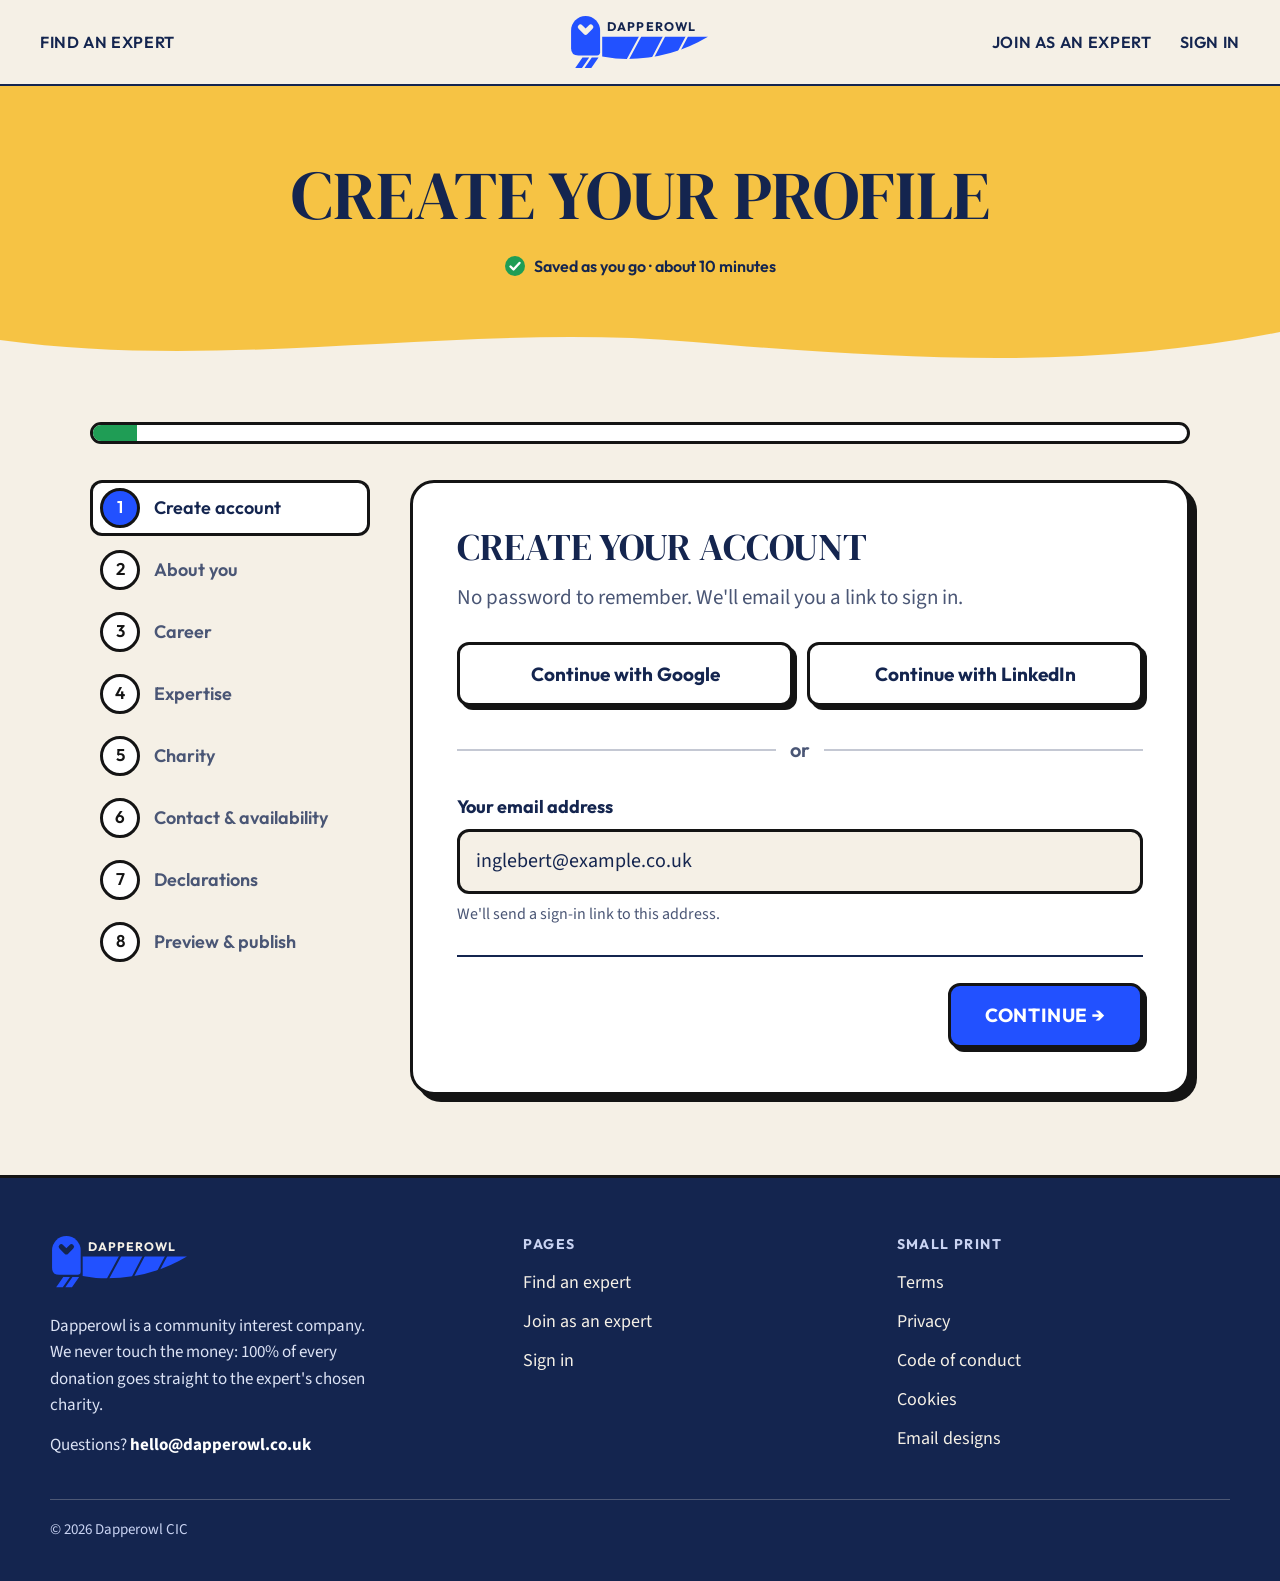
==== commit 9b62d2a4: "Sharing image: remake og-image.png from the new hero Co-Authored-By: Claude Opus 5.5 <noreply@anthro" ====
--- a/create-profile.html
+++ b/create-profile.html
@@ -1,5 +1,18 @@
 <!doctype html>
-<html lang="en"><head><meta charset="utf-8"><meta name="viewport" content="width=device-width, initial-scale=1, viewport-fit=cover"><meta name="robots" content="noindex">
+<html lang="en"><head><meta charset="utf-8"><meta name="viewport" content="width=device-width, initial-scale=1, viewport-fit=cover">
+<meta property="og:title" content="Dapperowl: Specialise for charity">
+<meta property="og:description" content="Experts share their knowledge; firms donate 100% to the expert’s chosen charity.">
+<meta property="og:url" content="https://dapperowl.netlify.app/create-profile.html">
+<meta property="og:type" content="website">
+<meta property="og:image" content="https://dapperowl.netlify.app/og-image.png?v=2">
+<meta property="og:image:width" content="1200">
+<meta property="og:image:height" content="627">
+<meta property="og:image:alt" content="Specialise for charity: three people talking over coffee at a round table">
+<meta name="twitter:card" content="summary_large_image">
+<meta name="twitter:title" content="Dapperowl: Specialise for charity">
+<meta name="twitter:description" content="Experts share their knowledge; firms donate 100% to the expert’s chosen charity.">
+<meta name="twitter:image" content="https://dapperowl.netlify.app/og-image.png?v=2">
+<meta name="twitter:image:alt" content="Specialise for charity: three people talking over coffee at a round table">
 <title>Create your profile · Dapperowl</title>
 <link rel="stylesheet" href="https://fonts.googleapis.com/css2?family=DM+Serif+Display&family=Outfit:wght@600;700&family=Source+Sans+3:wght@400;600;700&display=swap">
 <link rel="stylesheet" href="styles.css">
--- a/styles.css
+++ b/styles.css
@@ -157,9 +157,9 @@
 .phead > .inner > *{margin:0}
 .pwave{display:block;width:100%;height:56px;margin-top:-1px}
 h1.lbl{font-family:var(--head);font-weight:400;font-size:clamp(40px,5.4vw,80px);line-height:1.3;text-transform:uppercase;color:var(--navy);margin:0}
-h1.lbl > span.l,h2.sec > span.l{background:var(--lab,var(--paper));border:3px solid var(--ink);border-radius:14px;padding:.02em .28em;-webkit-box-decoration-break:clone;box-decoration-break:clone;box-shadow:5px 5px 0 var(--ink)}
+/* Headlines sit straight on the background, no label boxes (30 Oct). span.l is still added by site.js, unstyled. */
+h1.lbl > span.l,h2.sec > span.l{background:none;border:0;border-radius:0;padding:0;box-shadow:none}
 h2.sec{line-height:1.3}
-h2.sec > span.l{--lab:#F6C344;box-shadow:4px 4px 0 var(--ink);border-radius:12px}
 .btn{transition:transform .2s ease, box-shadow .2s ease}
 .btn:hover{transform:translate(-2px,-2px);box-shadow:6px 6px 0 var(--ink)}
 .item,.ec,.three .card,.steps li{transition:transform .3s ease, box-shadow .3s ease}
@@ -167,11 +167,11 @@
 .rv{transition:transform .8s ease, opacity .8s ease}
 .js .rv:not(.in){transform:translateY(22px);opacity:.35}
 @media (prefers-reduced-motion:reduce){.js .rv:not(.in){transform:none;opacity:1}.btn:hover,.item:hover{transform:none}}
-.hero h1.lbl{color:var(--navy)}
+.hero h1.lbl{color:var(--paper)}
 .phead .saved{color:var(--navy)}
 
-/* Band headlines (25 Oct): centred in every band; every headline box is white with navy text, black outline and shadow. */
-h1.lbl > span.l,h2.sec > span.l{background:#fff!important}
+/* Band headlines: centred in every band. Colour by background (30 Oct): navy on cream, white and sun yellow; cream on cobalt, navy and burgundy. */
+.phead h1.lbl{color:var(--pt)}
 h1.lbl{text-align:center}
 .phead .inner{align-items:center;text-align:center}
 .phead .inner > div{display:flex;flex-direction:column;align-items:center;text-align:center;gap:14px}
@@ -188,6 +188,7 @@
 .bleed::after{bottom:-39px;-webkit-mask-image:url("data:image/svg+xml,%3Csvg xmlns='http://www.w3.org/2000/svg' viewBox='0 0 1440 40' preserveAspectRatio='none'%3E%3Cpath d='M0 0 L0 22 C300 0 560 40 820 18 S1260 2 1440 28 L1440 0 Z'/%3E%3C/svg%3E");mask-image:url("data:image/svg+xml,%3Csvg xmlns='http://www.w3.org/2000/svg' viewBox='0 0 1440 40' preserveAspectRatio='none'%3E%3Cpath d='M0 0 L0 22 C300 0 560 40 820 18 S1260 2 1440 28 L1440 0 Z'/%3E%3C/svg%3E")}
 .bleed .sec{color:var(--navy)}
 h2.sec{color:var(--navy)!important}
+.bleed h2.sec{color:inherit!important}
 main:has(> .bleed:last-child){padding-bottom:0}
 main > .bleed:last-child{margin-bottom:0}
 main > .bleed:last-child::after{display:none}
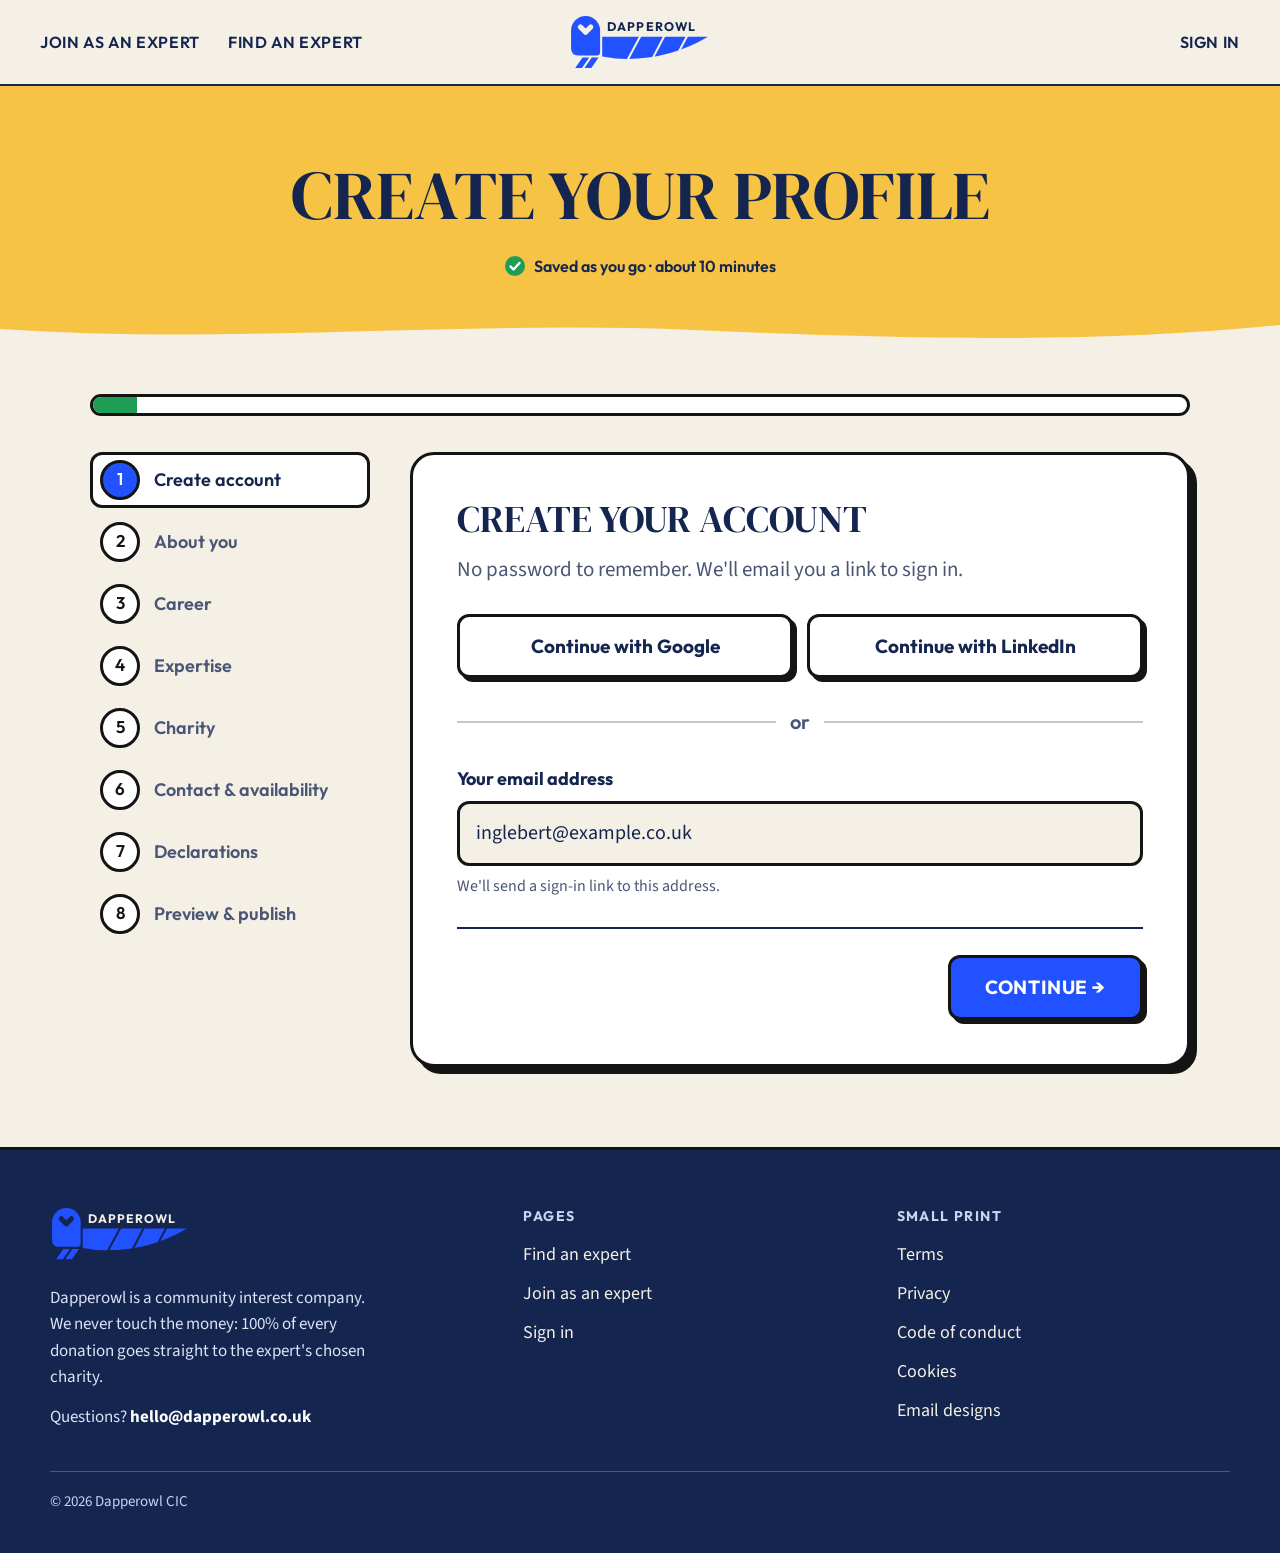
==== commit 727cd504: "Homepage explainer font, remove profile section, new top bar order, shallower waves - Explainer uses" ====
--- a/create-profile.html
+++ b/create-profile.html
@@ -26,10 +26,6 @@
 body{background:var(--paper);color:var(--navy);font-family:var(--body);font-size:20px;line-height:1.55}
 body::before{content:"";position:fixed;inset:0 0 auto;height:env(safe-area-inset-top,0px);z-index:10;background:var(--paper)}
 .gut{padding-left:max(40px,env(safe-area-inset-left,0px));padding-right:max(40px,env(safe-area-inset-right,0px))}
-.top{position:sticky;top:env(safe-area-inset-top,0px);z-index:5;background:var(--paper);border-bottom:2px solid var(--navy);display:grid;grid-template-columns:1fr auto 1fr;align-items:center;gap:20px;padding-block:14px}
-.top nav{display:flex;gap:28px;flex-wrap:wrap}
-.top nav.r{justify-content:flex-end}
-.top a{color:var(--navy);text-decoration:none;font-family:var(--ui);font-weight:600;font-size:16px;letter-spacing:.04em;text-transform:uppercase}
 .logo{display:block;height:56px;width:auto}
 a:focus-visible,button:focus-visible,input:focus-visible,textarea:focus-visible,select:focus-visible,label.chip:focus-within{outline:3px solid var(--cobalt);outline-offset:3px}
 
@@ -125,9 +121,6 @@
 [hidden]{display:none!important}
 
 @media (max-width:900px){
-  .top{grid-template-columns:1fr;justify-items:center}
-  .top nav,.top nav.r{justify-content:center}
-  .top .logo{order:-1}
   .gut{padding-left:max(16px,env(safe-area-inset-left,0px));padding-right:max(16px,env(safe-area-inset-right,0px))}
   .layout{grid-template-columns:1fr}
   .steps{position:static;flex-direction:row;flex-wrap:wrap}
--- a/styles.css
+++ b/styles.css
@@ -104,9 +104,11 @@
 .dl dd{margin:0}
 
 @media (max-width:900px){
-  .top{grid-template-columns:1fr;justify-items:center}
-  .top nav,.top nav.r{justify-content:center}
-  .top .logo{order:-1}
+  /* phones: logo on top, then Join, Find and Sign in in one centred row */
+  .top{display:flex;flex-wrap:wrap;justify-content:center;align-items:center;column-gap:16px;row-gap:10px}
+  .top > a{flex:0 0 100%;display:flex;justify-content:center;order:-1}
+  .top nav,.top nav.r{flex-wrap:nowrap;justify-content:center;gap:16px}
+  .top nav a{font-size:15px}
   .gut{padding-left:max(16px,env(safe-area-inset-left,0px));padding-right:max(16px,env(safe-area-inset-right,0px))}
   .foot .inner{grid-template-columns:1fr}
   .row,.row3{grid-template-columns:1fr}
@@ -155,7 +157,7 @@
 .phead .lead,.phead .eyebrow,.phead p{color:var(--pt);opacity:.92}
 .phead .link{color:var(--pt)}
 .phead > .inner > *{margin:0}
-.pwave{display:block;width:100%;height:56px;margin-top:-1px}
+.pwave{display:block;width:100%;height:28px;margin-top:-1px} /* half height (30 Oct) */
 h1.lbl{font-family:var(--head);font-weight:400;font-size:clamp(40px,5.4vw,80px);line-height:1.3;text-transform:uppercase;color:var(--navy);margin:0}
 /* Headlines sit straight on the background, no label boxes (30 Oct). span.l is still added by site.js, unstyled. */
 h1.lbl > span.l,h2.sec > span.l{background:none;border:0;border-radius:0;padding:0;box-shadow:none}
@@ -183,9 +185,9 @@
 /* Full-width colour bands with wavy top and bottom edges, used inside pages (26 Oct) */
 html{overflow-x:clip}
 .bleed{position:relative;margin-inline:calc(50% - 50vw);padding:72px max(24px,calc(50vw - 50% + 24px));background:var(--bb);margin-block:56px}
-.bleed::before,.bleed::after{content:"";position:absolute;left:0;right:0;height:40px;background:var(--bb);-webkit-mask-size:100% 100%;mask-size:100% 100%;-webkit-mask-repeat:no-repeat;mask-repeat:no-repeat}
-.bleed::before{top:-39px;-webkit-mask-image:url("data:image/svg+xml,%3Csvg xmlns='http://www.w3.org/2000/svg' viewBox='0 0 1440 40' preserveAspectRatio='none'%3E%3Cpath d='M0 40 L0 20 C240 40 480 0 720 16 S1200 36 1440 8 L1440 40 Z'/%3E%3C/svg%3E");mask-image:url("data:image/svg+xml,%3Csvg xmlns='http://www.w3.org/2000/svg' viewBox='0 0 1440 40' preserveAspectRatio='none'%3E%3Cpath d='M0 40 L0 20 C240 40 480 0 720 16 S1200 36 1440 8 L1440 40 Z'/%3E%3C/svg%3E")}
-.bleed::after{bottom:-39px;-webkit-mask-image:url("data:image/svg+xml,%3Csvg xmlns='http://www.w3.org/2000/svg' viewBox='0 0 1440 40' preserveAspectRatio='none'%3E%3Cpath d='M0 0 L0 22 C300 0 560 40 820 18 S1260 2 1440 28 L1440 0 Z'/%3E%3C/svg%3E");mask-image:url("data:image/svg+xml,%3Csvg xmlns='http://www.w3.org/2000/svg' viewBox='0 0 1440 40' preserveAspectRatio='none'%3E%3Cpath d='M0 0 L0 22 C300 0 560 40 820 18 S1260 2 1440 28 L1440 0 Z'/%3E%3C/svg%3E")}
+.bleed::before,.bleed::after{content:"";position:absolute;left:0;right:0;height:20px;background:var(--bb);-webkit-mask-size:100% 100%;mask-size:100% 100%;-webkit-mask-repeat:no-repeat;mask-repeat:no-repeat}
+.bleed::before{top:-19px;-webkit-mask-image:url("data:image/svg+xml,%3Csvg xmlns='http://www.w3.org/2000/svg' viewBox='0 0 1440 40' preserveAspectRatio='none'%3E%3Cpath d='M0 40 L0 20 C240 40 480 0 720 16 S1200 36 1440 8 L1440 40 Z'/%3E%3C/svg%3E");mask-image:url("data:image/svg+xml,%3Csvg xmlns='http://www.w3.org/2000/svg' viewBox='0 0 1440 40' preserveAspectRatio='none'%3E%3Cpath d='M0 40 L0 20 C240 40 480 0 720 16 S1200 36 1440 8 L1440 40 Z'/%3E%3C/svg%3E")}
+.bleed::after{bottom:-19px;-webkit-mask-image:url("data:image/svg+xml,%3Csvg xmlns='http://www.w3.org/2000/svg' viewBox='0 0 1440 40' preserveAspectRatio='none'%3E%3Cpath d='M0 0 L0 22 C300 0 560 40 820 18 S1260 2 1440 28 L1440 0 Z'/%3E%3C/svg%3E");mask-image:url("data:image/svg+xml,%3Csvg xmlns='http://www.w3.org/2000/svg' viewBox='0 0 1440 40' preserveAspectRatio='none'%3E%3Cpath d='M0 0 L0 22 C300 0 560 40 820 18 S1260 2 1440 28 L1440 0 Z'/%3E%3C/svg%3E")}
 .bleed .sec{color:var(--navy)}
 h2.sec{color:var(--navy)!important}
 .bleed h2.sec{color:inherit!important}
@@ -203,9 +205,9 @@
 
 /* Thin burgundy strip with wavy top and bottom, for one-line facts (26 Oct) */
 .tstrip{position:relative;margin-inline:calc(50% - 50vw);background:var(--burgundy);color:var(--paper);padding:14px max(24px,calc(50vw - 50% + 24px));margin-bottom:0}
-.tstrip::before,.tstrip::after{content:"";position:absolute;left:0;right:0;height:22px;background:var(--burgundy);-webkit-mask-size:100% 100%;mask-size:100% 100%;-webkit-mask-repeat:no-repeat;mask-repeat:no-repeat}
-.tstrip::before{top:-21px;-webkit-mask-image:url("data:image/svg+xml,%3Csvg xmlns='http://www.w3.org/2000/svg' viewBox='0 0 1440 22' preserveAspectRatio='none'%3E%3Cpath d='M0 22 L0 11 C240 24 480 0 720 9 S1200 20 1440 4 L1440 22 Z'/%3E%3C/svg%3E");mask-image:url("data:image/svg+xml,%3Csvg xmlns='http://www.w3.org/2000/svg' viewBox='0 0 1440 22' preserveAspectRatio='none'%3E%3Cpath d='M0 22 L0 11 C240 24 480 0 720 9 S1200 20 1440 4 L1440 22 Z'/%3E%3C/svg%3E")}
-.tstrip::after{bottom:-21px;z-index:2;-webkit-mask-image:url("data:image/svg+xml,%3Csvg xmlns='http://www.w3.org/2000/svg' viewBox='0 0 1440 22' preserveAspectRatio='none'%3E%3Cpath d='M0 0 L0 12 C300 0 560 22 820 9 S1260 0 1440 15 L1440 0 Z'/%3E%3C/svg%3E");mask-image:url("data:image/svg+xml,%3Csvg xmlns='http://www.w3.org/2000/svg' viewBox='0 0 1440 22' preserveAspectRatio='none'%3E%3Cpath d='M0 0 L0 12 C300 0 560 22 820 9 S1260 0 1440 15 L1440 0 Z'/%3E%3C/svg%3E")}
+.tstrip::before,.tstrip::after{content:"";position:absolute;left:0;right:0;height:11px;background:var(--burgundy);-webkit-mask-size:100% 100%;mask-size:100% 100%;-webkit-mask-repeat:no-repeat;mask-repeat:no-repeat}
+.tstrip::before{top:-10px;-webkit-mask-image:url("data:image/svg+xml,%3Csvg xmlns='http://www.w3.org/2000/svg' viewBox='0 0 1440 22' preserveAspectRatio='none'%3E%3Cpath d='M0 22 L0 11 C240 24 480 0 720 9 S1200 20 1440 4 L1440 22 Z'/%3E%3C/svg%3E");mask-image:url("data:image/svg+xml,%3Csvg xmlns='http://www.w3.org/2000/svg' viewBox='0 0 1440 22' preserveAspectRatio='none'%3E%3Cpath d='M0 22 L0 11 C240 24 480 0 720 9 S1200 20 1440 4 L1440 22 Z'/%3E%3C/svg%3E")}
+.tstrip::after{bottom:-10px;z-index:2;-webkit-mask-image:url("data:image/svg+xml,%3Csvg xmlns='http://www.w3.org/2000/svg' viewBox='0 0 1440 22' preserveAspectRatio='none'%3E%3Cpath d='M0 0 L0 12 C300 0 560 22 820 9 S1260 0 1440 15 L1440 0 Z'/%3E%3C/svg%3E");mask-image:url("data:image/svg+xml,%3Csvg xmlns='http://www.w3.org/2000/svg' viewBox='0 0 1440 22' preserveAspectRatio='none'%3E%3Cpath d='M0 0 L0 12 C300 0 560 22 820 9 S1260 0 1440 15 L1440 0 Z'/%3E%3C/svg%3E")}
 .tstrip ul{list-style:none;margin:0;padding:0;display:flex;flex-wrap:wrap;justify-content:center;align-items:center;gap:6px 22px;font-family:var(--ui);font-weight:600;font-size:clamp(15px,1.25vw,18px);text-align:center}
 @media (min-width:1100px){.tstrip ul{flex-wrap:nowrap;white-space:nowrap}}
 .tstrip li{display:flex;align-items:center;gap:22px}
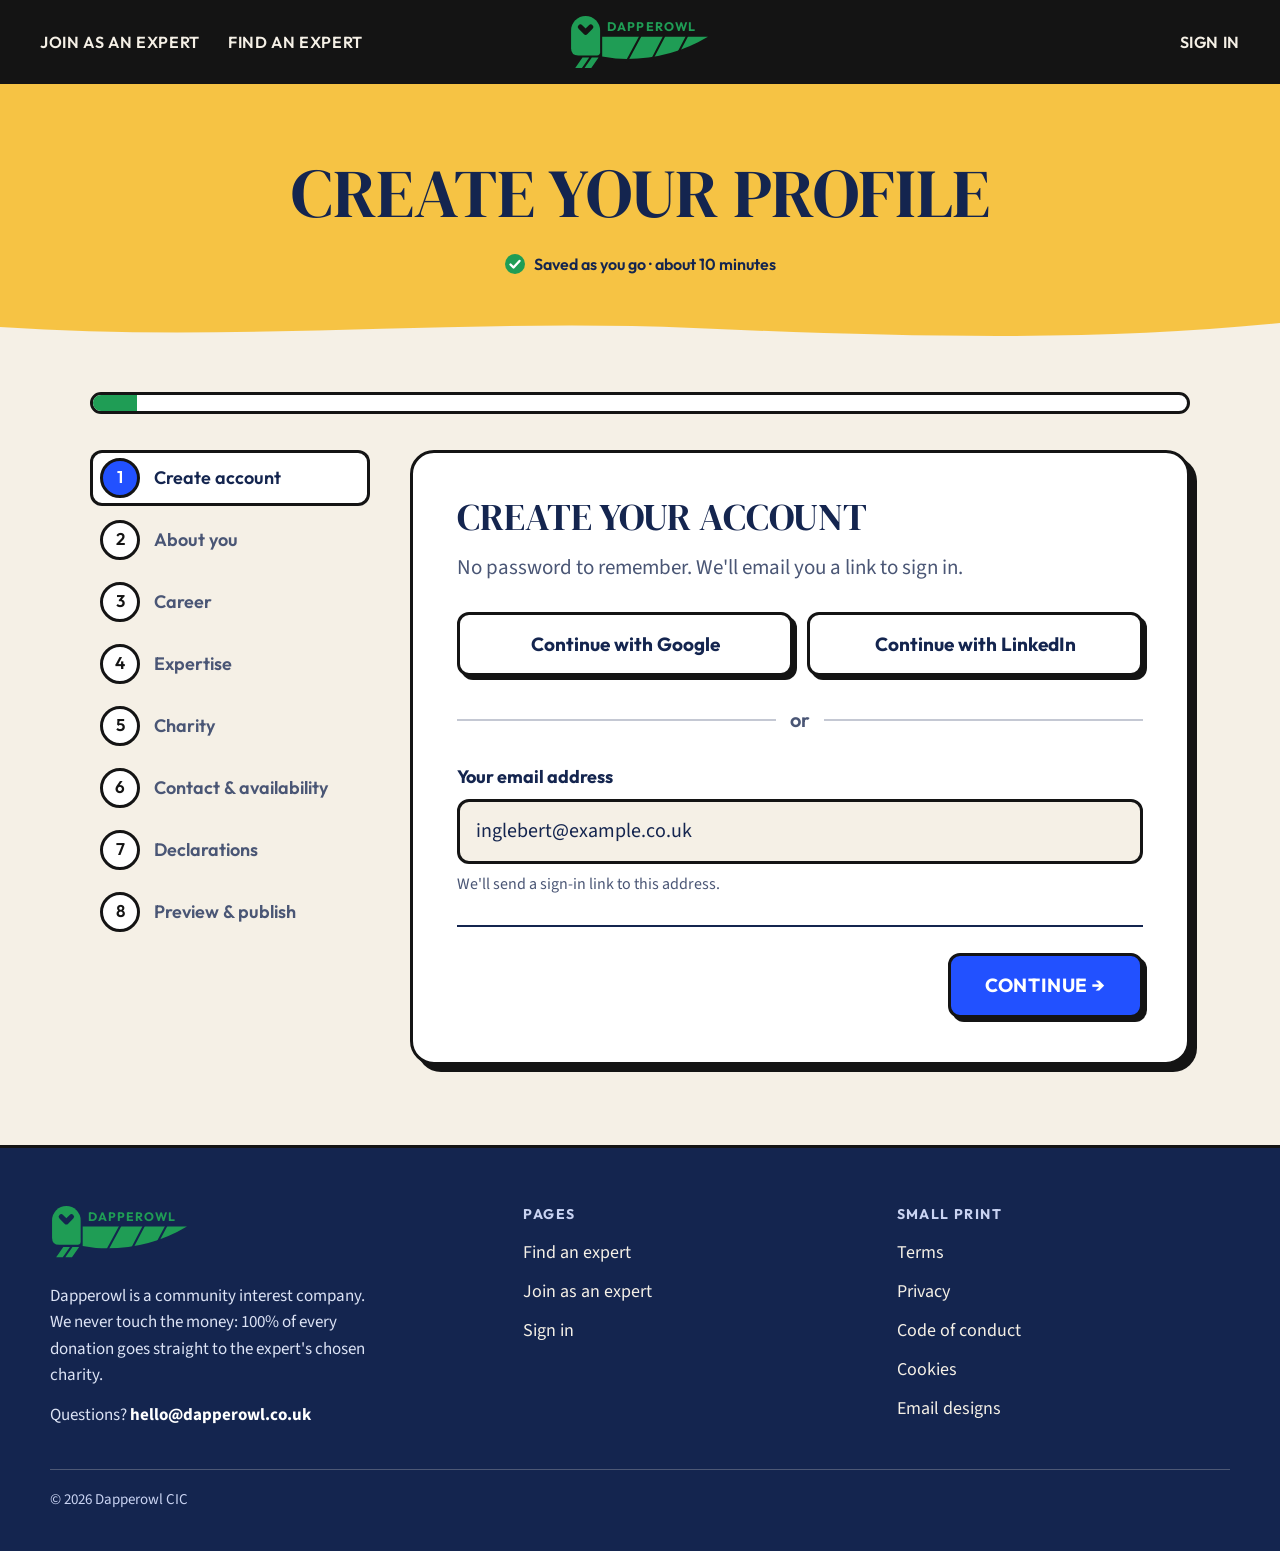
==== commit 4190b2cf: "Move hosting to GitHub Pages; certificate section sequence and pop-up - Sharing tags and README now " ====
--- a/create-profile.html
+++ b/create-profile.html
@@ -2,16 +2,16 @@
 <html lang="en"><head><meta charset="utf-8"><meta name="viewport" content="width=device-width, initial-scale=1, viewport-fit=cover">
 <meta property="og:title" content="Dapperowl: Specialise for charity">
 <meta property="og:description" content="Experts share their knowledge; firms donate 100% to the expert’s chosen charity.">
-<meta property="og:url" content="https://dapperowl.netlify.app/create-profile.html">
+<meta property="og:url" content="https://luke-w-l-m.github.io/dapperowl-prototype/create-profile.html">
 <meta property="og:type" content="website">
-<meta property="og:image" content="https://dapperowl.netlify.app/og-image.png?v=2">
+<meta property="og:image" content="https://luke-w-l-m.github.io/dapperowl-prototype/og-image.png?v=2">
 <meta property="og:image:width" content="1200">
 <meta property="og:image:height" content="627">
 <meta property="og:image:alt" content="Specialise for charity: three people talking over coffee at a round table">
 <meta name="twitter:card" content="summary_large_image">
 <meta name="twitter:title" content="Dapperowl: Specialise for charity">
 <meta name="twitter:description" content="Experts share their knowledge; firms donate 100% to the expert’s chosen charity.">
-<meta name="twitter:image" content="https://dapperowl.netlify.app/og-image.png?v=2">
+<meta name="twitter:image" content="https://luke-w-l-m.github.io/dapperowl-prototype/og-image.png?v=2">
 <meta name="twitter:image:alt" content="Specialise for charity: three people talking over coffee at a round table">
 <title>Create your profile · Dapperowl</title>
 <link rel="stylesheet" href="https://fonts.googleapis.com/css2?family=DM+Serif+Display&family=Outfit:wght@600;700&family=Source+Sans+3:wght@400;600;700&display=swap">
--- a/styles.css
+++ b/styles.css
@@ -8,18 +8,18 @@
 [hidden]{display:none!important}
 html{-webkit-text-size-adjust:100%}
 body{margin:0;background:var(--paper);color:var(--navy);font-family:var(--body);font-size:20px;line-height:1.55}
-body::before{content:"";position:fixed;inset:0 0 auto;height:env(safe-area-inset-top,0px);z-index:10;background:var(--paper)}
+body::before{content:"";position:fixed;inset:0 0 auto;height:env(safe-area-inset-top,0px);z-index:10;background:#141414}
 img{max-width:100%}
 .gut{padding-left:max(40px,env(safe-area-inset-left,0px));padding-right:max(40px,env(safe-area-inset-right,0px))}
 .inner{max-width:1180px;margin:0 auto}
 a:focus-visible,button:focus-visible,input:focus-visible,textarea:focus-visible,select:focus-visible,label.chip:focus-within,summary:focus-visible{outline:3px solid var(--cobalt);outline-offset:3px}
 
 /* top bar */
-.top{position:sticky;top:env(safe-area-inset-top,0px);z-index:5;background:var(--paper);border-bottom:2px solid var(--navy);display:grid;grid-template-columns:1fr auto 1fr;align-items:center;gap:20px;padding-block:14px}
+.top{position:sticky;top:env(safe-area-inset-top,0px);z-index:5;background:#141414;display:grid;grid-template-columns:1fr auto 1fr;align-items:center;gap:20px;padding-block:14px}
 .top nav{display:flex;gap:28px;flex-wrap:wrap}
 .top nav.r{justify-content:flex-end}
-.top nav a{color:var(--navy);text-decoration:none;font-family:var(--ui);font-weight:600;font-size:16px;letter-spacing:.04em;text-transform:uppercase}
-.top nav a:hover{color:var(--cobalt)}
+.top nav a{color:var(--paper);text-decoration:none;font-family:var(--ui);font-weight:600;font-size:16px;letter-spacing:.04em;text-transform:uppercase}
+.top nav a:hover{color:#1F9D55}
 .top nav a.here{text-decoration:underline;text-decoration-thickness:3px;text-underline-offset:6px}
 .logo{display:block;height:56px;width:auto}
 
